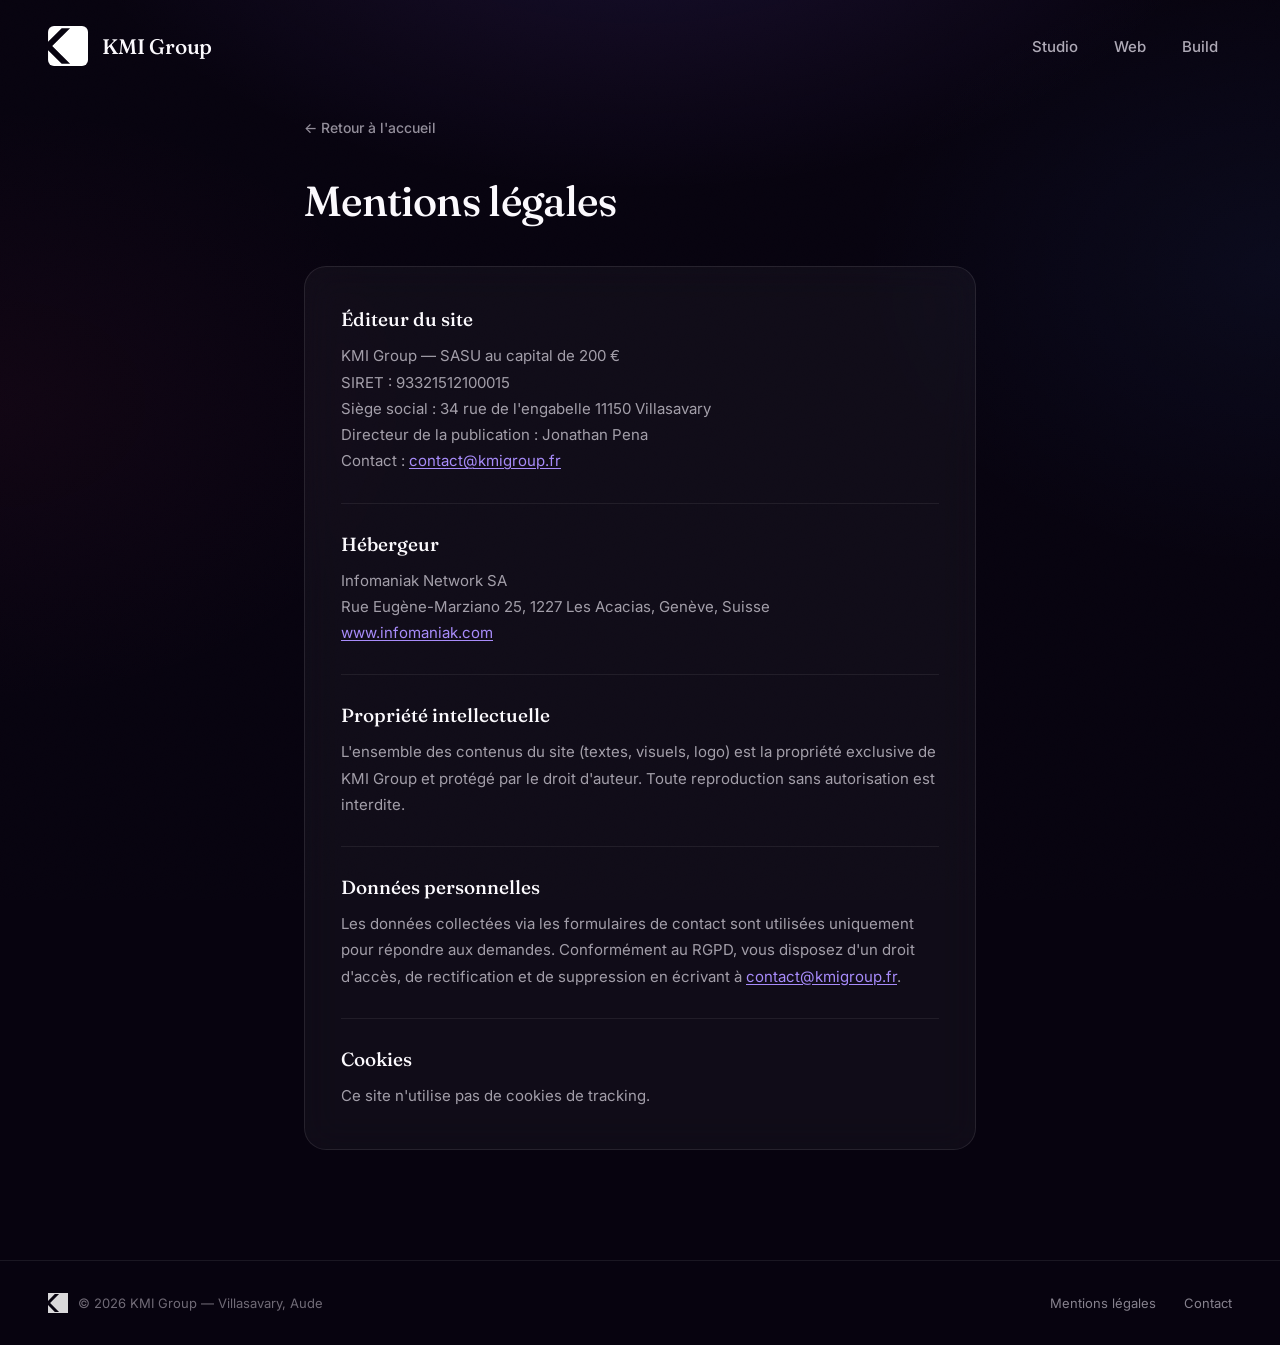
==== mentions-legales.html @ 7b07b2cb "Import du site KMI Group avec refonte premium Hub KMI Group : hero éditorial, cartes Studio/Web/Buil" ====
<!DOCTYPE html>
<html lang="fr">
<head>
  <meta charset="utf-8">
  <meta name="viewport" content="width=device-width, initial-scale=1">
  <title>Mentions légales — KMI Group</title>
  <meta name="theme-color" content="#07030F">
  <link rel="icon" href="assets/kmi-icon.svg" type="image/svg+xml">
  <link rel="apple-touch-icon" href="assets/kmi-icon.svg">
  <link rel="preconnect" href="https://fonts.googleapis.com">
  <link rel="preconnect" href="https://fonts.gstatic.com" crossorigin>
  <link href="https://fonts.googleapis.com/css2?family=Fraunces:ital,opsz,wght@0,9..144,400;0,9..144,500;0,9..144,600;1,9..144,500;1,9..144,600&family=Inter:wght@400;500;600&family=JetBrains+Mono:wght@400;500&display=swap" rel="stylesheet">
  <link rel="stylesheet" href="css/style.css">
</head>
<body>

  <div class="grain" aria-hidden="true"></div>

  <header class="site-header" id="site-header">
    <a href="index.html" class="brand">
      <img src="assets/kmi-icon.svg" alt="" width="40" height="40" class="brand-icon">
      <span class="brand-name">KMI Group</span>
    </a>
    <nav class="site-nav" aria-label="Navigation principale">
      <a href="index.html#studio" class="nav-link nav-link--studio">Studio</a>
      <a href="index.html#web" class="nav-link nav-link--web">Web</a>
      <a href="index.html#build" class="nav-link nav-link--build">Build</a>
    </nav>
  </header>

  <main class="legal" data-reveal>
    <a href="index.html" class="legal-back">← Retour à l'accueil</a>
    <h1 class="legal-title">Mentions légales</h1>

    <div class="legal-panel">
      <div class="legal-section">
        <h2 class="legal-heading">Éditeur du site</h2>
        <p class="legal-text">
          KMI Group — SASU au capital de 200 €<br>
          SIRET : 93321512100015<br>
          Siège social : 34 rue de l'engabelle 11150 Villasavary<br>
          Directeur de la publication : Jonathan Pena<br>
          Contact : <a href="mailto:contact@kmigroup.fr" class="legal-link">contact@kmigroup.fr</a>
        </p>
      </div>

      <div class="legal-section">
        <h2 class="legal-heading">Hébergeur</h2>
        <p class="legal-text">
          Infomaniak Network SA<br>
          Rue Eugène-Marziano 25, 1227 Les Acacias, Genève, Suisse<br>
          <a href="https://www.infomaniak.com" target="_blank" rel="noopener" class="legal-link">www.infomaniak.com</a>
        </p>
      </div>

      <div class="legal-section">
        <h2 class="legal-heading">Propriété intellectuelle</h2>
        <p class="legal-text">
          L'ensemble des contenus du site (textes, visuels, logo) est la propriété exclusive de KMI Group et protégé par le droit d'auteur. Toute reproduction sans autorisation est interdite.
        </p>
      </div>

      <div class="legal-section">
        <h2 class="legal-heading">Données personnelles</h2>
        <p class="legal-text">
          Les données collectées via les formulaires de contact sont utilisées uniquement pour répondre aux demandes. Conformément au RGPD, vous disposez d'un droit d'accès, de rectification et de suppression en écrivant à <a href="mailto:contact@kmigroup.fr" class="legal-link">contact@kmigroup.fr</a>.
        </p>
      </div>

      <div class="legal-section">
        <h2 class="legal-heading">Cookies</h2>
        <p class="legal-text">
          Ce site n'utilise pas de cookies de tracking.
        </p>
      </div>
    </div>
  </main>

  <footer class="site-footer">
    <div class="footer-brand">
      <img src="assets/kmi-icon.svg" alt="" width="20" height="20">
      <p class="footer-copy">© 2026 KMI Group — Villasavary, Aude</p>
    </div>
    <div class="footer-links">
      <a href="mentions-legales.html" class="footer-link">Mentions légales</a>
      <a href="mailto:contact@kmigroup.fr" class="footer-link">Contact</a>
    </div>
  </footer>

  <script src="js/main.js"></script>
</body>
</html>
---- css/style.css ----
:root {
  --bg: #07030F;
  --bg-soft: #0C0518;
  --text-heading: #FBF9FD;
  --text-body: #EFE9F5;
  --eyebrow-neutral: #B8A2D6;

  --studio: #C4306B;
  --studio-light: #E86B96;
  --web: #3D7FFF;
  --web-light: #6B9FFF;
  --build: #8B5CF6;
  --build-light: #A78BFA;

  --glass-fill: rgba(255, 255, 255, 0.04);
  --glass-fill-hover: rgba(255, 255, 255, 0.055);
  --glass-border: rgba(255, 255, 255, 0.09);

  --font-serif: 'Fraunces', serif;
  --font-sans: 'Inter', sans-serif;
  --font-mono: 'JetBrains Mono', monospace;

  --ease-premium: cubic-bezier(0.16, 1, 0.3, 1);
  --reveal-dur: 0.9s;
}

* {
  box-sizing: border-box;
}

html {
  background: var(--bg);
  scroll-behavior: smooth;
}

body {
  margin: 0;
  background:
    radial-gradient(ellipse 900px 500px at 50% -10%, rgba(139, 92, 246, 0.14), transparent 65%),
    radial-gradient(ellipse 700px 500px at 100% 20%, rgba(61, 127, 255, 0.06), transparent 60%),
    radial-gradient(ellipse 700px 500px at 0% 30%, rgba(196, 48, 107, 0.05), transparent 60%),
    var(--bg);
  color: var(--text-body);
  font-family: var(--font-sans);
  min-height: 100vh;
  overflow-x: hidden;
  position: relative;
}

::selection {
  background: rgba(139, 92, 246, 0.35);
}

a {
  text-decoration: none;
  color: inherit;
}

/* Film-grain texture, purely decorative */
.grain {
  position: fixed;
  inset: 0;
  z-index: 30;
  pointer-events: none;
  opacity: 0.035;
  mix-blend-mode: overlay;
  background-image: url("data:image/svg+xml,%3Csvg xmlns='http://www.w3.org/2000/svg' width='120' height='120'%3E%3Cfilter id='n'%3E%3CfeTurbulence type='fractalNoise' baseFrequency='0.9' numOctaves='2' stitchTiles='stitch'/%3E%3C/filter%3E%3Crect width='100%25' height='100%25' filter='url(%23n)'/%3E%3C/svg%3E");
}

@media (prefers-reduced-motion: reduce) {
  html {
    scroll-behavior: auto;
  }
  *, *::before, *::after {
    animation-duration: 0.001ms !important;
    animation-iteration-count: 1 !important;
    transition-duration: 0.001ms !important;
  }
}

@keyframes beamPulse {
  0%, 100% { opacity: 0.55; }
  50% { opacity: 1; }
}

@keyframes stemGlow {
  0%, 100% { opacity: 0.7; }
  50% { opacity: 1; }
}

@keyframes corePulse {
  0%, 100% { transform: translateX(-50%) scale(1); opacity: 0.9; }
  50% { transform: translateX(-50%) scale(1.35); opacity: 1; }
}

/* Reveal-on-scroll */
[data-reveal] {
  opacity: 0;
  transform: translateY(22px);
  transition: opacity var(--reveal-dur) var(--ease-premium), transform var(--reveal-dur) var(--ease-premium);
  transition-delay: var(--reveal-delay, 0s);
}

[data-reveal].is-visible {
  opacity: 1;
  transform: translateY(0);
}

/* Header */

.site-header {
  position: sticky;
  top: 0;
  z-index: 20;
  display: flex;
  align-items: center;
  justify-content: space-between;
  padding: 26px 48px;
  max-width: 1280px;
  margin: 0 auto;
  gap: 16px;
  flex-wrap: wrap;
  border-bottom: 1px solid transparent;
  background: transparent;
  backdrop-filter: blur(0px);
  -webkit-backdrop-filter: blur(0px);
  transition: background 0.4s var(--ease-premium), border-color 0.4s var(--ease-premium), backdrop-filter 0.4s var(--ease-premium);
}

.site-header.is-scrolled {
  background: rgba(7, 3, 15, 0.72);
  border-bottom-color: rgba(255, 255, 255, 0.08);
  backdrop-filter: blur(16px);
  -webkit-backdrop-filter: blur(16px);
}

.brand {
  display: flex;
  align-items: center;
  gap: 14px;
}

.brand-icon {
  display: block;
  border-radius: 6px;
}

.brand-name {
  font-family: var(--font-serif);
  font-weight: 500;
  font-size: 21px;
  color: var(--text-heading);
  letter-spacing: -0.01em;
}

.site-nav {
  display: flex;
  gap: 8px;
  font-family: var(--font-sans);
  font-size: 15px;
  font-weight: 500;
}

.nav-link {
  position: relative;
  color: rgba(239, 233, 245, 0.72);
  transition: color 0.25s;
  border-radius: 6px;
  padding: 8px 14px;
}

.nav-link::after {
  content: '';
  position: absolute;
  left: 14px;
  right: 14px;
  bottom: 5px;
  height: 1px;
  background: currentColor;
  transform: scaleX(0);
  transform-origin: left;
  transition: transform 0.3s var(--ease-premium);
}

.nav-link:hover {
  color: var(--text-body);
}

.nav-link:hover::after {
  transform: scaleX(1);
}

.nav-link:focus-visible {
  outline-offset: -2px;
}

.nav-link--studio:focus-visible { outline: 2px solid var(--studio); }
.nav-link--web:focus-visible { outline: 2px solid var(--web); }
.nav-link--build:focus-visible { outline: 2px solid var(--build); }

/* Hero */

.hero {
  position: relative;
  z-index: 2;
  max-width: 780px;
  margin: 0 auto;
  padding: 88px 24px 0;
  text-align: center;
}

.kicker {
  display: inline-flex;
  align-items: center;
  gap: 9px;
  font-family: var(--font-mono);
  font-size: 12.5px;
  letter-spacing: 0.16em;
  text-transform: uppercase;
  color: var(--eyebrow-neutral);
  margin: 0 0 28px;
  padding: 7px 16px 7px 13px;
  border: 1px solid var(--glass-border);
  border-radius: 999px;
  background: var(--glass-fill);
}

.kicker-dot {
  width: 6px;
  height: 6px;
  border-radius: 50%;
  background: linear-gradient(135deg, var(--studio), var(--web), var(--build));
  flex-shrink: 0;
}

.hero h1 {
  font-family: var(--font-serif);
  font-weight: 500;
  font-size: clamp(38px, 6.2vw, 64px);
  line-height: 1.14;
  margin: 0 0 26px;
  color: var(--text-heading);
  letter-spacing: -0.015em;
}

.hero h1 em {
  font-style: italic;
  font-weight: 500;
  font-optical-sizing: auto;
  background: linear-gradient(100deg, var(--studio-light), var(--web-light) 55%, var(--build-light));
  -webkit-background-clip: text;
  background-clip: text;
  color: transparent;
}

.hero-subtext {
  font-size: 18px;
  line-height: 1.65;
  color: rgba(239, 233, 245, 0.66);
  max-width: 560px;
  margin: 0 auto;
  font-weight: 400;
}

/* Signature beam */

.beam {
  position: relative;
  z-index: 1;
  height: 230px;
  max-width: 900px;
  margin: 20px auto 0;
}

.beam-core {
  position: absolute;
  left: 50%;
  top: 78px;
  width: 8px;
  height: 8px;
  border-radius: 50%;
  transform: translateX(-50%);
  background: #fff;
  box-shadow: 0 0 22px 4px rgba(255, 255, 255, 0.75);
  animation: corePulse 3.5s ease-in-out infinite;
}

.beam-stem {
  position: absolute;
  left: 50%;
  top: 0;
  width: 1.5px;
  height: 78px;
  transform: translateX(-50%);
  background: linear-gradient(to bottom, rgba(255, 255, 255, 0), rgba(255, 255, 255, 0.9));
  animation: stemGlow 3.5s ease-in-out infinite;
}

.beam-ray {
  position: absolute;
  left: 50%;
  top: 82px;
  width: 1.5px;
  transform-origin: top center;
  filter: blur(0.3px);
  animation: beamPulse 4s ease-in-out infinite;
}

.beam-ray--studio {
  height: 138px;
  transform: translateX(-50%) rotate(-24deg);
  background: linear-gradient(to bottom, var(--studio), rgba(196, 48, 107, 0));
}

.beam-ray--web {
  height: 140px;
  transform: translateX(-50%) rotate(0deg);
  background: linear-gradient(to bottom, var(--web), rgba(61, 127, 255, 0));
  animation-delay: 0.4s;
}

.beam-ray--build {
  height: 138px;
  transform: translateX(-50%) rotate(24deg);
  background: linear-gradient(to bottom, var(--build), rgba(139, 92, 246, 0));
  animation-delay: 0.8s;
}

.beam-node {
  position: absolute;
  top: 218px;
  width: 9px;
  height: 9px;
  border-radius: 50%;
  transform: translateX(-50%);
}

.beam-node--studio {
  left: calc(50% - 130px);
  background: var(--studio);
  box-shadow: 0 0 16px 3px rgba(196, 48, 107, 0.65);
}

.beam-node--web {
  left: 50%;
  background: var(--web);
  box-shadow: 0 0 16px 3px rgba(61, 127, 255, 0.65);
}

.beam-node--build {
  left: calc(50% + 130px);
  background: var(--build);
  box-shadow: 0 0 16px 3px rgba(139, 92, 246, 0.65);
}

/* Cards */

.cards {
  position: relative;
  z-index: 2;
  max-width: 1200px;
  margin: 0 auto;
  padding: 8px 32px 110px;
  display: flex;
  gap: 28px;
  flex-wrap: wrap;
  justify-content: center;
}

.card {
  position: relative;
  flex: 1 1 300px;
  max-width: 360px;
  display: block;
  overflow: hidden;
  border-radius: 22px;
  padding: 38px 32px;
  background: var(--glass-fill);
  border: 1px solid var(--glass-border);
  backdrop-filter: blur(18px);
  -webkit-backdrop-filter: blur(18px);
  transition: transform 0.5s var(--ease-premium), border-color 0.5s var(--ease-premium), background 0.5s var(--ease-premium), box-shadow 0.5s var(--ease-premium);
}

.card::before {
  content: '';
  position: absolute;
  inset: 0;
  border-radius: inherit;
  background: radial-gradient(320px circle at var(--mx, 50%) var(--my, 0%), rgba(255, 255, 255, 0.09), transparent 65%);
  opacity: 0;
  transition: opacity 0.4s ease;
  pointer-events: none;
}

.card:hover::before,
.card:focus-visible::before {
  opacity: 1;
}

.card::after {
  content: '';
  position: absolute;
  top: 0;
  left: 0;
  right: 0;
  height: 2px;
  transform: scaleX(0);
  transform-origin: left;
  transition: transform 0.5s var(--ease-premium);
}

.card--studio::after { background: linear-gradient(90deg, var(--studio), var(--studio-light)); }
.card--web::after { background: linear-gradient(90deg, var(--web), var(--web-light)); }
.card--build::after { background: linear-gradient(90deg, var(--build), var(--build-light)); }

.card:hover::after,
.card:focus-visible::after {
  transform: scaleX(1);
}

.card--studio:hover,
.card--studio:focus-visible {
  transform: translateY(-8px);
  border-color: rgba(196, 48, 107, 0.5);
  background: var(--glass-fill-hover);
  box-shadow: 0 24px 60px -12px rgba(196, 48, 107, 0.4);
}

.card--web:hover,
.card--web:focus-visible {
  transform: translateY(-8px);
  border-color: rgba(61, 127, 255, 0.5);
  background: var(--glass-fill-hover);
  box-shadow: 0 24px 60px -12px rgba(61, 127, 255, 0.4);
}

.card--build:hover,
.card--build:focus-visible {
  transform: translateY(-8px);
  border-color: rgba(139, 92, 246, 0.5);
  background: var(--glass-fill-hover);
  box-shadow: 0 24px 60px -12px rgba(139, 92, 246, 0.4);
}

.card--studio:focus-visible { outline: 2px solid var(--studio); outline-offset: 4px; }
.card--web:focus-visible { outline: 2px solid var(--web); outline-offset: 4px; }
.card--build:focus-visible { outline: 2px solid var(--build); outline-offset: 4px; }

.card-icon {
  position: relative;
  z-index: 1;
  width: 54px;
  height: 54px;
  display: flex;
  align-items: center;
  justify-content: center;
  margin-bottom: 24px;
  border-radius: 15px;
  background: rgba(255, 255, 255, 0.03);
  transition: transform 0.5s var(--ease-premium);
}

.card:hover .card-icon {
  transform: scale(1.06);
}

.card-icon svg {
  width: 25px;
  height: 25px;
}

.card-icon--studio { border: 1px solid rgba(196, 48, 107, 0.5); color: var(--studio-light); }
.card-icon--web { border: 1px solid rgba(61, 127, 255, 0.5); color: var(--web-light); }
.card-icon--build { border: 1px solid rgba(139, 92, 246, 0.5); color: var(--build-light); }

.card-eyebrow {
  position: relative;
  z-index: 1;
  font-family: var(--font-mono);
  font-size: 11px;
  letter-spacing: 0.14em;
  text-transform: uppercase;
  margin: 0 0 10px;
}

.card--studio .card-eyebrow { color: var(--studio-light); }
.card--web .card-eyebrow { color: var(--web-light); }
.card--build .card-eyebrow { color: var(--build-light); }

.card-title {
  position: relative;
  z-index: 1;
  font-family: var(--font-serif);
  font-weight: 500;
  font-size: 25px;
  margin: 0 0 13px;
  color: var(--text-heading);
  letter-spacing: -0.01em;
}

.card-body {
  position: relative;
  z-index: 1;
  font-size: 15px;
  line-height: 1.6;
  color: rgba(239, 233, 245, 0.62);
  margin: 0 0 22px;
}

.card-link {
  position: relative;
  z-index: 1;
  font-size: 14px;
  font-weight: 500;
  display: inline-flex;
  align-items: center;
  gap: 6px;
}

.card--studio .card-link { color: var(--studio-light); }
.card--web .card-link { color: var(--web-light); }
.card--build .card-link { color: var(--build-light); }

.card-arrow {
  transition: transform 0.3s var(--ease-premium);
}

.card:hover .card-arrow {
  transform: translateX(4px);
}

/* Footer */

.site-footer {
  position: relative;
  z-index: 2;
  border-top: 1px solid rgba(255, 255, 255, 0.08);
  padding: 32px 48px;
  max-width: 1280px;
  margin: 0 auto;
  display: flex;
  align-items: center;
  justify-content: space-between;
  flex-wrap: wrap;
  gap: 16px;
}

.footer-brand {
  display: flex;
  align-items: center;
  gap: 10px;
}

.footer-brand img {
  display: block;
  opacity: 0.85;
}

.footer-copy {
  font-size: 13px;
  color: rgba(239, 233, 245, 0.45);
  margin: 0;
}

.footer-links {
  display: flex;
  gap: 28px;
  font-size: 13px;
}

.footer-link {
  color: rgba(239, 233, 245, 0.55);
  border-radius: 2px;
}

.footer-link:hover {
  color: var(--text-body);
}

.footer-link:focus-visible {
  outline: 2px solid var(--build);
  outline-offset: 4px;
}

/* Legal page */

.legal {
  position: relative;
  z-index: 2;
  max-width: 720px;
  margin: 0 auto;
  padding: 24px 24px 110px;
}

.legal-back {
  display: inline-flex;
  align-items: center;
  gap: 8px;
  font-size: 14px;
  font-weight: 500;
  color: rgba(239, 233, 245, 0.6);
  margin-bottom: 40px;
  transition: color 0.25s, gap 0.25s;
}

.legal-back:hover {
  color: var(--text-body);
  gap: 11px;
}

.legal-title {
  font-family: var(--font-serif);
  font-weight: 500;
  font-size: clamp(30px, 4.4vw, 42px);
  line-height: 1.2;
  margin: 0 0 40px;
  color: var(--text-heading);
  letter-spacing: -0.015em;
}

.legal-panel {
  border: 1px solid var(--glass-border);
  background: var(--glass-fill);
  backdrop-filter: blur(18px);
  -webkit-backdrop-filter: blur(18px);
  border-radius: 22px;
  padding: 12px 36px;
}

.legal-section {
  padding: 28px 0;
}

.legal-section + .legal-section {
  border-top: 1px solid rgba(255, 255, 255, 0.07);
}

.legal-heading {
  font-family: var(--font-serif);
  font-weight: 500;
  font-size: 19px;
  margin: 0 0 12px;
  color: var(--text-heading);
}

.legal-text {
  font-size: 15px;
  line-height: 1.75;
  color: rgba(239, 233, 245, 0.66);
  margin: 0;
}

.legal-link {
  color: var(--build-light);
  text-decoration: underline;
  text-underline-offset: 2px;
}

.legal-link:hover {
  color: var(--text-body);
}

/* Responsive */

@media (max-width: 640px) {
  .site-header {
    padding: 22px 24px;
  }

  .site-nav {
    gap: 4px;
    width: 100%;
    justify-content: center;
  }

  .hero {
    padding: 64px 20px 0;
  }

  .beam {
    height: 200px;
  }

  .cards {
    padding: 8px 20px 80px;
  }

  .legal-panel {
    padding: 4px 22px;
  }

  .site-footer {
    padding: 24px 24px;
    text-align: center;
    justify-content: center;
  }
}
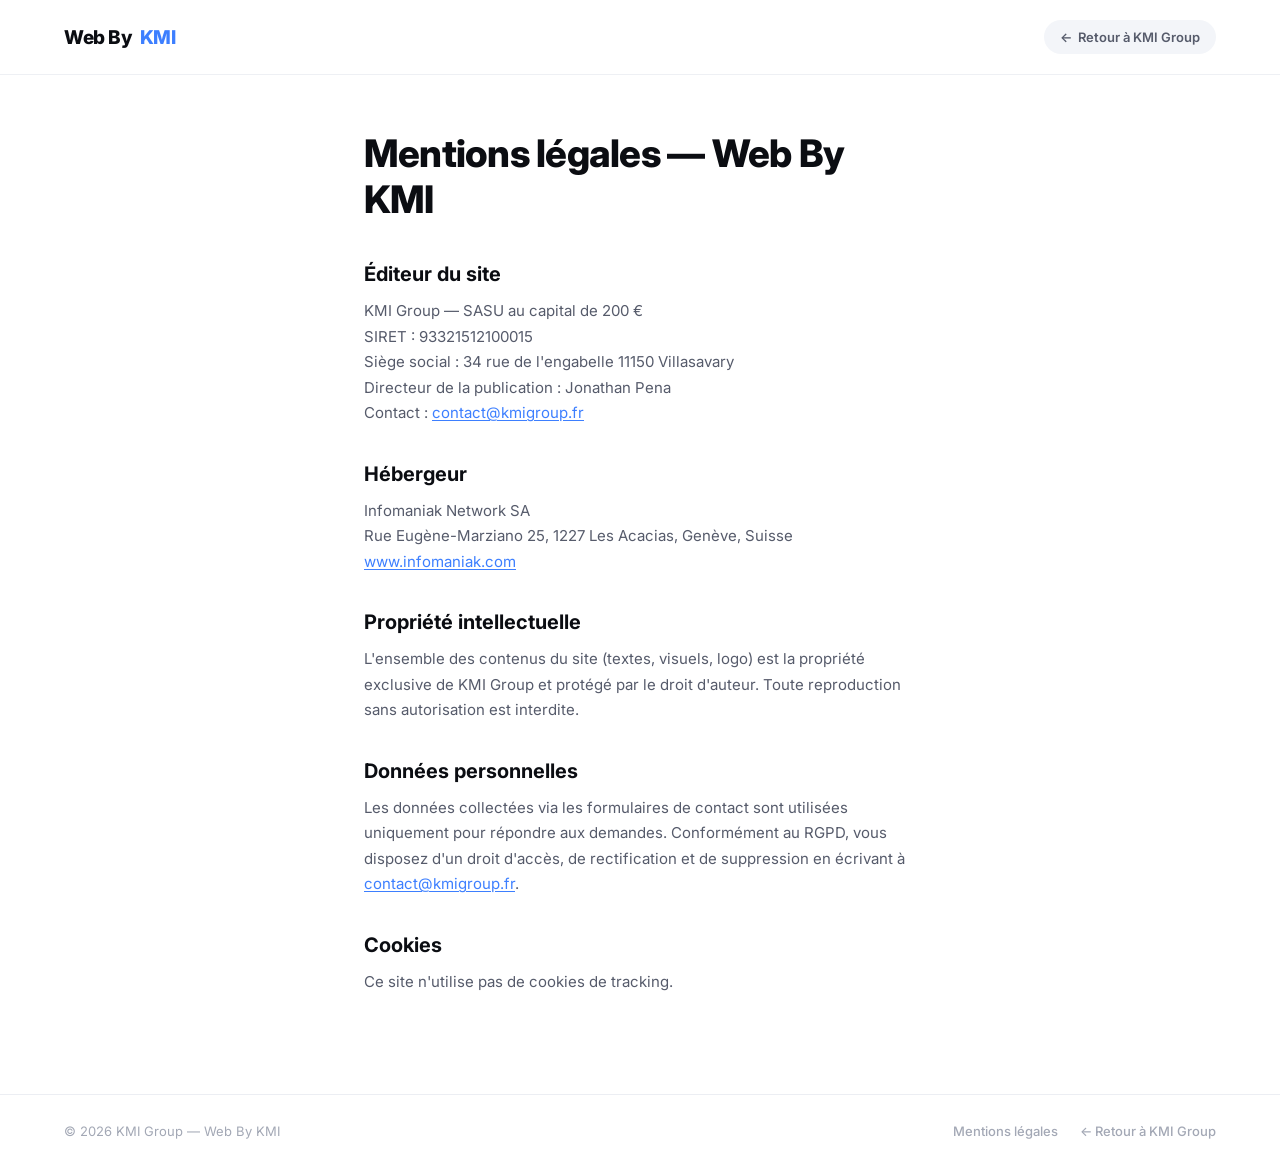
==== commit 6031fd31: "Refonte complète de la landing page Web By KMI selon la maquette Recrée la page de référence (header" ====
--- a/mentions-legales.html
+++ b/mentions-legales.html
@@ -1,92 +1,125 @@
 <!DOCTYPE html>
 <html lang="fr">
 <head>
-  <meta charset="utf-8">
-  <meta name="viewport" content="width=device-width, initial-scale=1">
-  <title>Mentions légales — KMI Group</title>
-  <meta name="theme-color" content="#07030F">
-  <link rel="icon" href="assets/kmi-icon.svg" type="image/svg+xml">
-  <link rel="apple-touch-icon" href="assets/kmi-icon.svg">
-  <link rel="preconnect" href="https://fonts.googleapis.com">
-  <link rel="preconnect" href="https://fonts.gstatic.com" crossorigin>
-  <link href="https://fonts.googleapis.com/css2?family=Fraunces:ital,opsz,wght@0,9..144,400;0,9..144,500;0,9..144,600;1,9..144,500;1,9..144,600&family=Inter:wght@400;500;600&family=JetBrains+Mono:wght@400;500&display=swap" rel="stylesheet">
-  <link rel="stylesheet" href="css/style.css">
+<meta charset="UTF-8">
+<meta name="viewport" content="width=device-width, initial-scale=1.0">
+<title>Mentions légales — Web By KMI</title>
+<meta name="theme-color" content="#FFFFFF">
+<link rel="preconnect" href="https://fonts.googleapis.com">
+<link rel="preconnect" href="https://fonts.gstatic.com" crossorigin>
+<link href="https://fonts.googleapis.com/css2?family=Inter:wght@400;500;600;700;800;900&display=swap" rel="stylesheet">
+<style>
+  *,*::before,*::after{ box-sizing:border-box; }
+
+  :root{
+    --bg:#FFFFFF;
+    --text:#0B0D12;
+    --text-secondary:#565B6B;
+    --text-muted:#A3A8B5;
+    --accent:#3D7FFF;
+    --border:#ECEEF3;
+    --font-sans:'Inter', sans-serif;
+  }
+
+  body{ margin:0; background:var(--bg); color:var(--text); font-family:var(--font-sans); }
+  a{ color:inherit; }
+
+  .site-header{
+    position:sticky; top:0; z-index:50;
+    display:flex; align-items:center; justify-content:space-between;
+    padding:20px clamp(20px,5vw,64px);
+    background:rgba(255,255,255,0.85);
+    backdrop-filter:blur(10px);
+    -webkit-backdrop-filter:blur(10px);
+    border-bottom:1px solid #EEF0F4;
+  }
+  .wordmark{
+    display:flex; align-items:baseline; gap:7px; text-decoration:none;
+    font-size:19px; font-weight:800; letter-spacing:-0.02em;
+  }
+  .wordmark .kmi{ color:var(--accent); }
+  .pill-link{
+    display:flex; align-items:center; gap:6px;
+    font-size:13px; font-weight:600; color:var(--text-secondary);
+    text-decoration:none; padding:9px 16px; border-radius:999px;
+    background:#F3F5F9;
+    transition:background 0.2s ease, color 0.2s ease;
+  }
+  .pill-link:hover{ color:var(--accent); background:#E9EFFE; }
+  .pill-link:focus-visible{ outline:2px solid var(--accent); outline-offset:2px; }
+
+  main.legal{ max-width:680px; margin:0 auto; padding:56px clamp(20px,5vw,64px) 100px; }
+  .legal-title{
+    font-size:clamp(28px,4vw,38px); font-weight:800; letter-spacing:-0.02em;
+    line-height:1.2; margin:0 0 40px;
+  }
+  .legal-heading{ font-size:20px; font-weight:700; margin:36px 0 12px; }
+  .legal-text{ font-size:15px; line-height:1.7; color:var(--text-secondary); margin:0; }
+  .legal-link{ color:var(--accent); text-decoration:underline; text-underline-offset:2px; }
+  .legal-link:hover{ color:var(--text); }
+
+  .site-footer{
+    padding:28px clamp(20px,5vw,64px); border-top:1px solid var(--border);
+    display:flex; flex-wrap:wrap; gap:16px; align-items:center; justify-content:space-between;
+  }
+  .footer-copy{ font-size:13px; color:var(--text-muted); margin:0; }
+  .footer-links{ display:flex; gap:22px; font-size:13px; font-weight:500; }
+  .footer-links a{ color:var(--text-muted); text-decoration:none; }
+  .footer-links a:hover{ color:var(--accent); }
+  .footer-links a:focus-visible{ outline:2px solid var(--accent); outline-offset:2px; }
+</style>
 </head>
 <body>
 
-  <div class="grain" aria-hidden="true"></div>
-
-  <header class="site-header" id="site-header">
-    <a href="index.html" class="brand">
-      <img src="assets/kmi-icon.svg" alt="" width="40" height="40" class="brand-icon">
-      <span class="brand-name">KMI Group</span>
+  <header class="site-header">
+    <a href="index.html" class="wordmark"><span>Web By</span><span class="kmi">KMI</span></a>
+    <a href="https://kmigroup.fr" class="pill-link">
+      <span aria-hidden="true">←</span> Retour à KMI Group
     </a>
-    <nav class="site-nav" aria-label="Navigation principale">
-      <a href="index.html#studio" class="nav-link nav-link--studio">Studio</a>
-      <a href="index.html#web" class="nav-link nav-link--web">Web</a>
-      <a href="index.html#build" class="nav-link nav-link--build">Build</a>
-    </nav>
   </header>
 
-  <main class="legal" data-reveal>
-    <a href="index.html" class="legal-back">← Retour à l'accueil</a>
-    <h1 class="legal-title">Mentions légales</h1>
+  <main class="legal">
+    <h1 class="legal-title">Mentions légales — Web By KMI</h1>
 
-    <div class="legal-panel">
-      <div class="legal-section">
-        <h2 class="legal-heading">Éditeur du site</h2>
-        <p class="legal-text">
-          KMI Group — SASU au capital de 200 €<br>
-          SIRET : 93321512100015<br>
-          Siège social : 34 rue de l'engabelle 11150 Villasavary<br>
-          Directeur de la publication : Jonathan Pena<br>
-          Contact : <a href="mailto:contact@kmigroup.fr" class="legal-link">contact@kmigroup.fr</a>
-        </p>
-      </div>
+    <h2 class="legal-heading">Éditeur du site</h2>
+    <p class="legal-text">
+      KMI Group — SASU au capital de 200 €<br>
+      SIRET : 93321512100015<br>
+      Siège social : 34 rue de l'engabelle 11150 Villasavary<br>
+      Directeur de la publication : Jonathan Pena<br>
+      Contact : <a href="mailto:contact@kmigroup.fr" class="legal-link">contact@kmigroup.fr</a>
+    </p>
 
-      <div class="legal-section">
-        <h2 class="legal-heading">Hébergeur</h2>
-        <p class="legal-text">
-          Infomaniak Network SA<br>
-          Rue Eugène-Marziano 25, 1227 Les Acacias, Genève, Suisse<br>
-          <a href="https://www.infomaniak.com" target="_blank" rel="noopener" class="legal-link">www.infomaniak.com</a>
-        </p>
-      </div>
+    <h2 class="legal-heading">Hébergeur</h2>
+    <p class="legal-text">
+      Infomaniak Network SA<br>
+      Rue Eugène-Marziano 25, 1227 Les Acacias, Genève, Suisse<br>
+      <a href="https://www.infomaniak.com" target="_blank" rel="noopener" class="legal-link">www.infomaniak.com</a>
+    </p>
 
-      <div class="legal-section">
-        <h2 class="legal-heading">Propriété intellectuelle</h2>
-        <p class="legal-text">
-          L'ensemble des contenus du site (textes, visuels, logo) est la propriété exclusive de KMI Group et protégé par le droit d'auteur. Toute reproduction sans autorisation est interdite.
-        </p>
-      </div>
+    <h2 class="legal-heading">Propriété intellectuelle</h2>
+    <p class="legal-text">
+      L'ensemble des contenus du site (textes, visuels, logo) est la propriété exclusive de KMI Group et protégé par le droit d'auteur. Toute reproduction sans autorisation est interdite.
+    </p>
 
-      <div class="legal-section">
-        <h2 class="legal-heading">Données personnelles</h2>
-        <p class="legal-text">
-          Les données collectées via les formulaires de contact sont utilisées uniquement pour répondre aux demandes. Conformément au RGPD, vous disposez d'un droit d'accès, de rectification et de suppression en écrivant à <a href="mailto:contact@kmigroup.fr" class="legal-link">contact@kmigroup.fr</a>.
-        </p>
-      </div>
+    <h2 class="legal-heading">Données personnelles</h2>
+    <p class="legal-text">
+      Les données collectées via les formulaires de contact sont utilisées uniquement pour répondre aux demandes. Conformément au RGPD, vous disposez d'un droit d'accès, de rectification et de suppression en écrivant à <a href="mailto:contact@kmigroup.fr" class="legal-link">contact@kmigroup.fr</a>.
+    </p>
 
-      <div class="legal-section">
-        <h2 class="legal-heading">Cookies</h2>
-        <p class="legal-text">
-          Ce site n'utilise pas de cookies de tracking.
-        </p>
-      </div>
-    </div>
+    <h2 class="legal-heading">Cookies</h2>
+    <p class="legal-text">
+      Ce site n'utilise pas de cookies de tracking.
+    </p>
   </main>
 
   <footer class="site-footer">
-    <div class="footer-brand">
-      <img src="assets/kmi-icon.svg" alt="" width="20" height="20">
-      <p class="footer-copy">© 2026 KMI Group — Villasavary, Aude</p>
-    </div>
+    <p class="footer-copy">© 2026 KMI Group — Web By KMI</p>
     <div class="footer-links">
-      <a href="mentions-legales.html" class="footer-link">Mentions légales</a>
-      <a href="mailto:contact@kmigroup.fr" class="footer-link">Contact</a>
+      <a href="mentions-legales.html">Mentions légales</a>
+      <a href="https://kmigroup.fr">← Retour à KMI Group</a>
     </div>
   </footer>
 
-  <script src="js/main.js"></script>
 </body>
 </html>
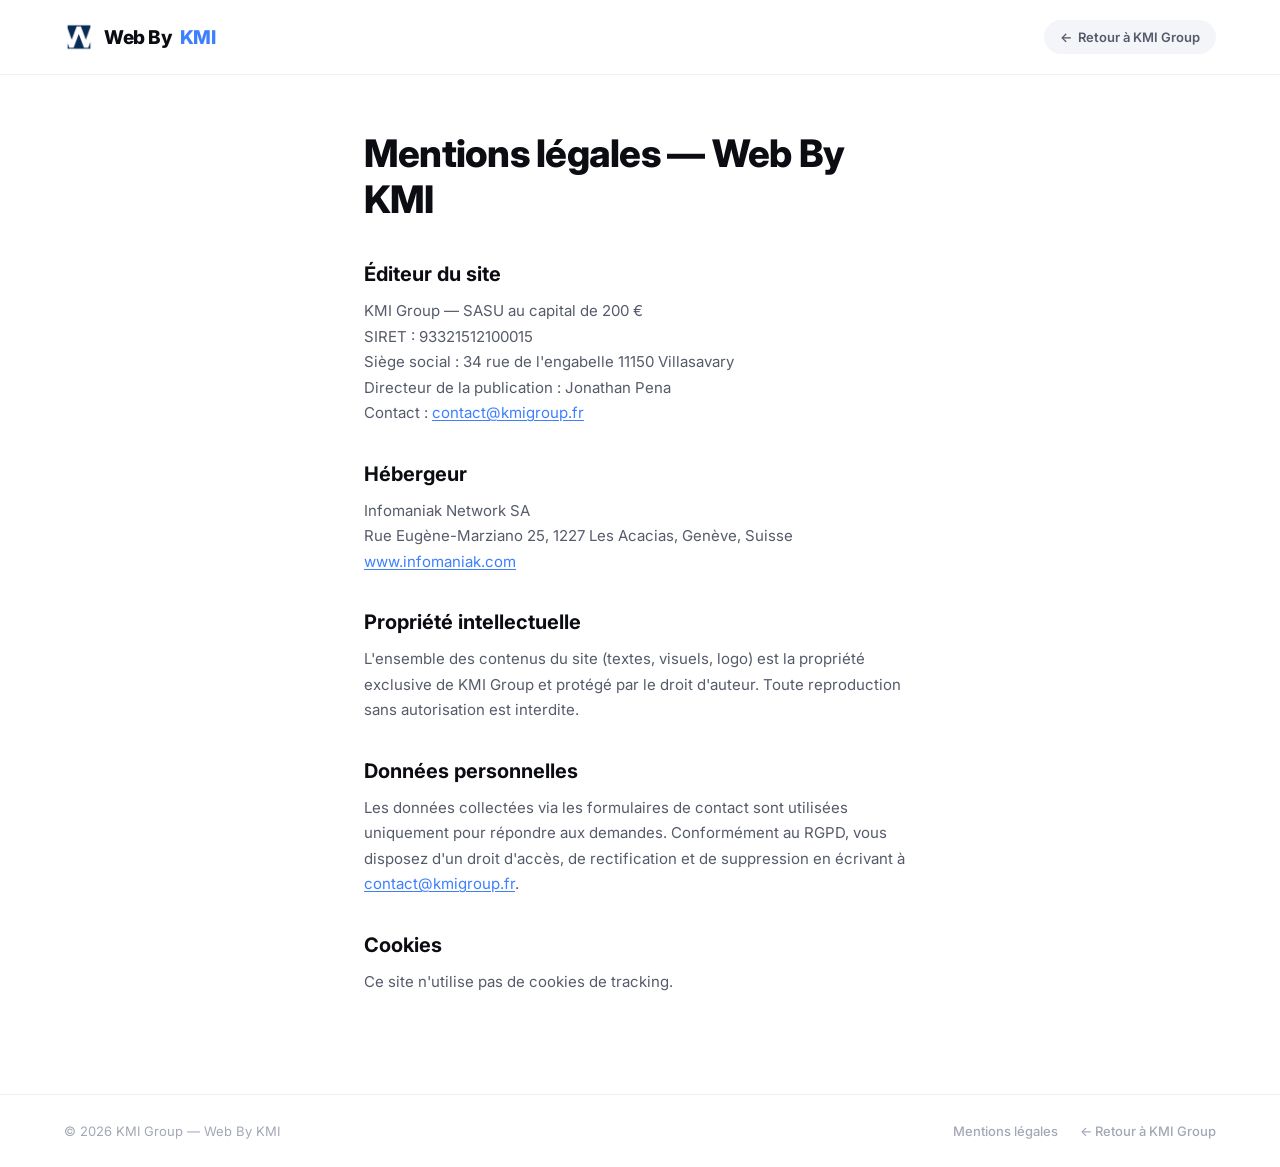
==== commit 48b4a877: "Intègre le vrai logo Web By KMI et le favicon Découpe le pictogramme W du logo fourni pour l'utilise" ====
--- a/mentions-legales.html
+++ b/mentions-legales.html
@@ -5,6 +5,10 @@
 <meta name="viewport" content="width=device-width, initial-scale=1.0">
 <title>Mentions légales — Web By KMI</title>
 <meta name="theme-color" content="#FFFFFF">
+<link rel="icon" type="image/png" sizes="16x16" href="assets/favicon-16.png">
+<link rel="icon" type="image/png" sizes="32x32" href="assets/favicon-32.png">
+<link rel="icon" type="image/png" sizes="48x48" href="assets/favicon-48.png">
+<link rel="apple-touch-icon" sizes="180x180" href="assets/favicon-180.png">
 <link rel="preconnect" href="https://fonts.googleapis.com">
 <link rel="preconnect" href="https://fonts.gstatic.com" crossorigin>
 <link href="https://fonts.googleapis.com/css2?family=Inter:wght@400;500;600;700;800;900&display=swap" rel="stylesheet">
@@ -34,9 +38,11 @@
     border-bottom:1px solid #EEF0F4;
   }
   .wordmark{
-    display:flex; align-items:baseline; gap:7px; text-decoration:none;
+    display:flex; align-items:center; gap:10px; text-decoration:none;
     font-size:19px; font-weight:800; letter-spacing:-0.02em;
   }
+  .wordmark-icon{ display:block; width:30px; height:30px; }
+  .wordmark-text{ display:flex; align-items:baseline; gap:7px; }
   .wordmark .kmi{ color:var(--accent); }
   .pill-link{
     display:flex; align-items:center; gap:6px;
@@ -72,7 +78,10 @@
 <body>
 
   <header class="site-header">
-    <a href="index.html" class="wordmark"><span>Web By</span><span class="kmi">KMI</span></a>
+    <a href="index.html" class="wordmark">
+      <img src="assets/logo-icon.png" alt="" class="wordmark-icon" width="30" height="30">
+      <span class="wordmark-text"><span>Web By</span><span class="kmi">KMI</span></span>
+    </a>
     <a href="https://kmigroup.fr" class="pill-link">
       <span aria-hidden="true">←</span> Retour à KMI Group
     </a>
